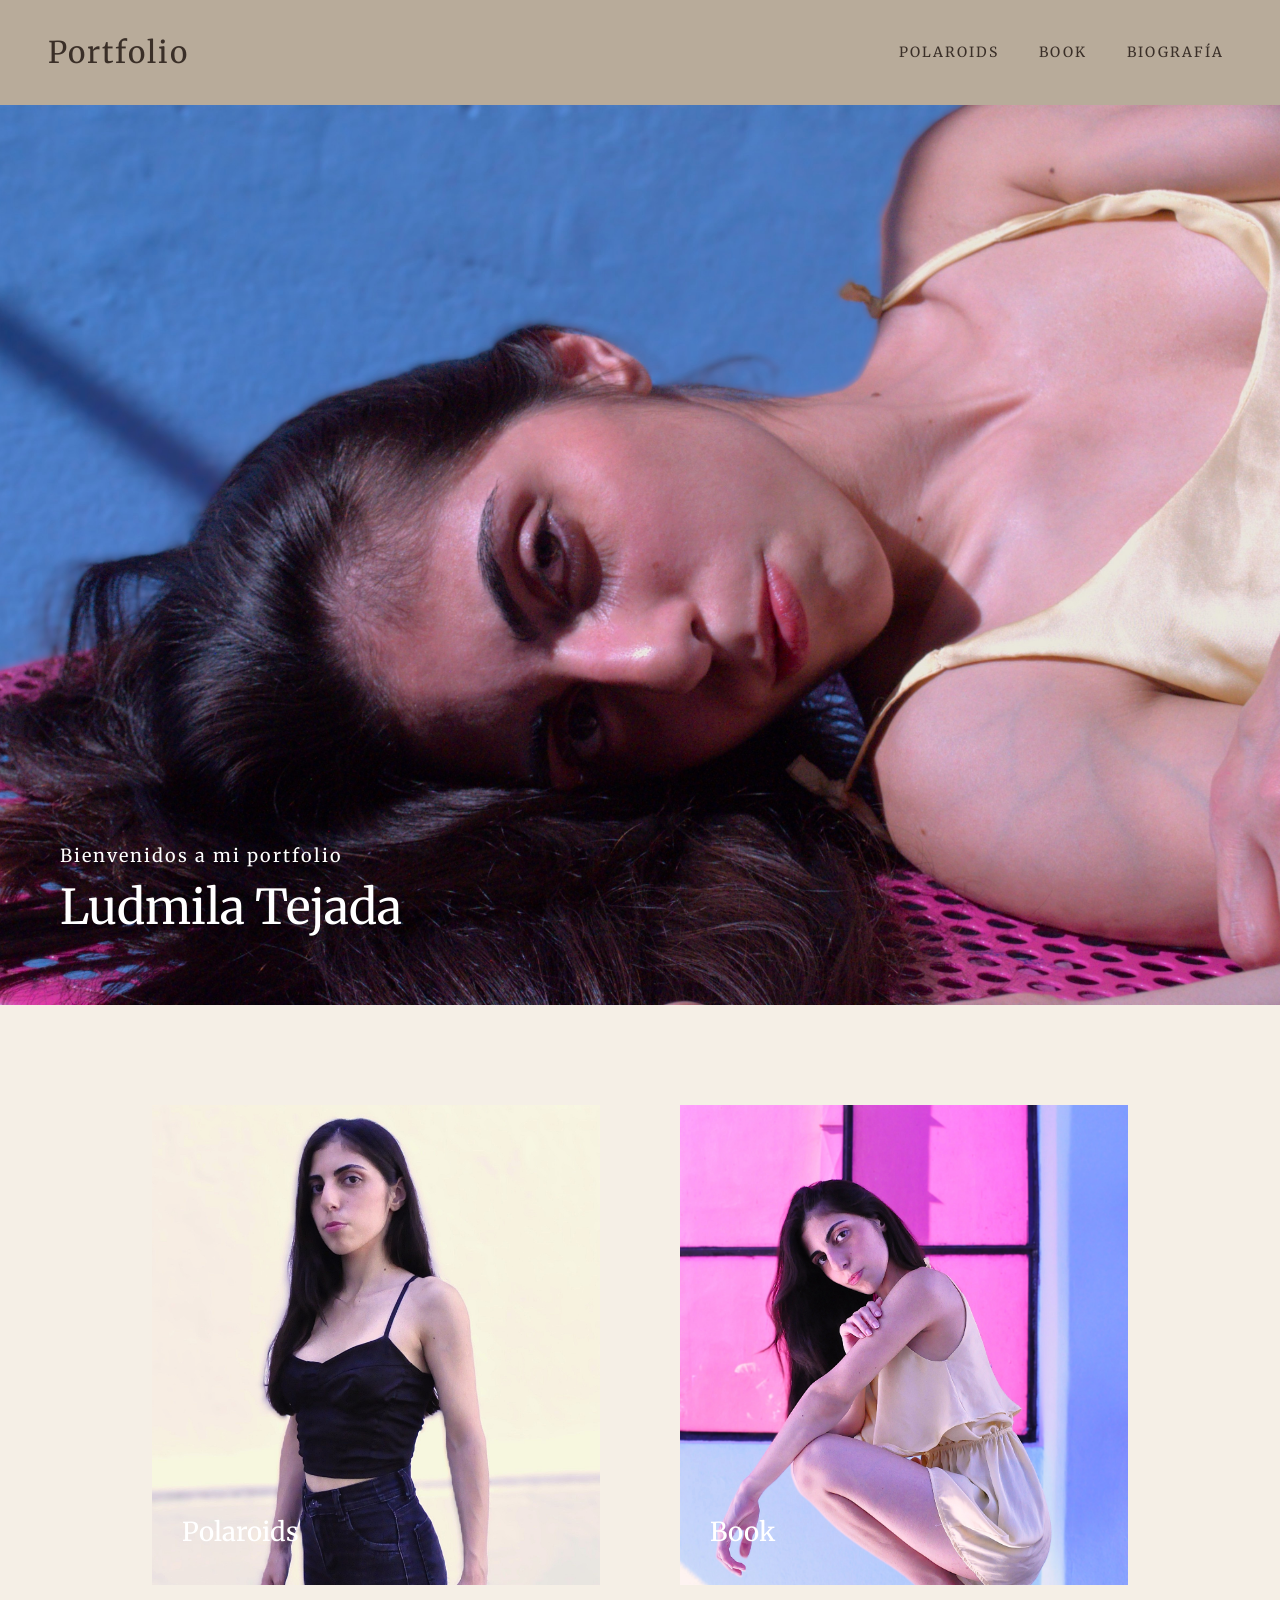
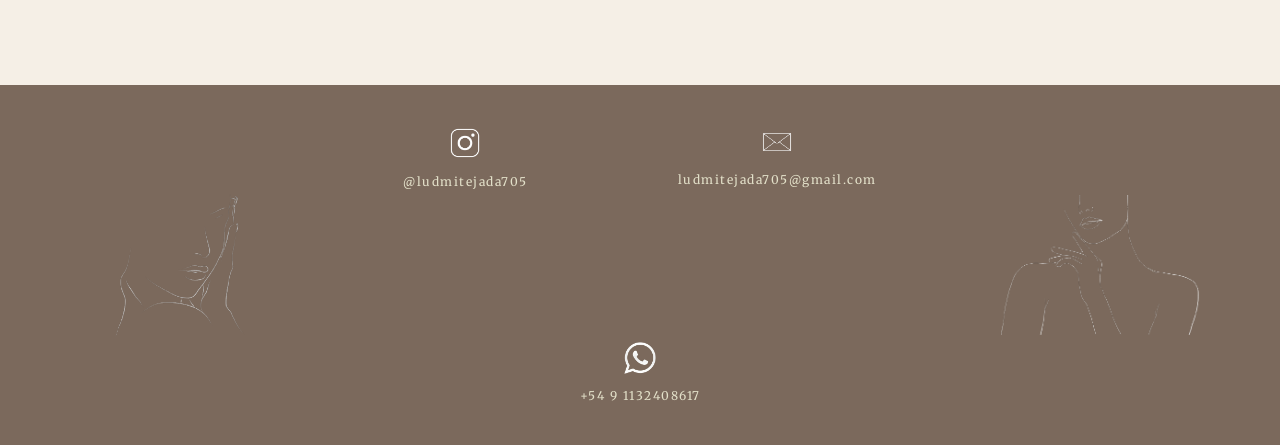
==== index.html @ 0f7684dd "Portfolio web final" ====
<!DOCTYPE html>
<html lang="es">
<head>
   <meta charset="UTF-8">
    <meta name="viewport" content="width=device-width, initial-scale=1.0">
    <title>Portfolio</title>

    <link rel="preconnect" href="https://fonts.googleapis.com">
<link rel="preconnect" href="https://fonts.gstatic.com" crossorigin>

<link href="https://fonts.googleapis.com/css2?family=Merriweather:wght@300;400;700&family=Playfair+Display:wght@400;500;600;700&display=swap" rel="stylesheet">

    <link href="https://cdn.jsdelivr.net/npm/bootstrap@5.3.3/dist/css/bootstrap.min.css" rel="stylesheet">

    <link rel="stylesheet" href="css/estilos.css">
</head>

<body>
    <nav class="navbar navbar-expand-lg navbar-light menu-portfolio">
    <div class="container-fluid px-5">

        <!-- logo-nombre -->
        <a class="navbar-brand" href="index.html">Portfolio</a>

        <!-- botón mobile -->
        <button class="navbar-toggler" type="button" data-bs-toggle="collapse" data-bs-target="#menuNav">
            <span class="navbar-toggler-icon"></span>
        </button>

        <!-- links -->
        <div class="collapse navbar-collapse justify-content-end" id="menuNav">
            <ul class="navbar-nav gap-4">
                <li class="nav-item">
                    <a class="nav-link" href="polaroids.html">Polaroids</a>
                </li>
                <li class="nav-item">
                    <a class="nav-link" href="book.html">Book</a>
                </li>
                <li class="nav-item">
                    <a class="nav-link" href="biografia.html">Biografía</a>
                </li>
            </ul>
        </div>

    </div>
</nav>


    <!-- imagen principal -->
    <section class="hero">
        <img src="img/home/portada.jpg" alt="Portada">

        <div class="hero-texto">
            <p>Bienvenidos a mi portfolio</p>
            <h2>Ludmila Tejada</h2>
        </div>
    </section>

    <!-- links a galerías -->
    <section class="home-galerias">

        <a href="polaroids.html" class="home-item">
            <img src="img/polaroids/polaroid-index.JPG" alt="Polaroids">
            <h3>Polaroids</h3>
        </a>

        <a href="book.html" class="home-item">
            <img src="img/book/book9.JPG" alt="Book">
            <h3>Book</h3>
        </a>

    </section>

    <footer class="footer">
<footer>

    <div class="footer-contenido">

        <!-- logo izquierdo -->
        <div class="footer-logo footer-logo-izq">
            <img src="img/logo-mini.png" alt="Logo Portfolio">
        </div>

        <!-- contacto -->
        <div class="footer-contacto">

            <div class="footer-item">
                <a href="https://instagram.com/ludmitejada705" target="_blank">
                    <img src="img/logo-instagram.png" alt="Instagram">
                </a>
                <p>@ludmitejada705</p>
            </div>

            <div class="footer-item">
                <a href="mailto:ludmitejada705@gmail.com">
                    <img src="img/logo-carta.png" alt="Email">
                </a>
                <p>ludmitejada705@gmail.com</p>
            </div>

            <div class="footer-item">
                <a href="https://wa.me/5491132408617" target="_blank">
                    <img src="img/logo-wsp.webp" alt="WhatsApp">
                </a>
                <p>+54 9 1132408617</p>
            </div>

        </div>

        <!-- logo derecho -->
        <div class="footer-logo footer-logo-der">
            <img src="img/logo-mini2.png" alt="Logo Portfolio">
        </div>

    </div>

</footer>


    <script src="https://cdn.jsdelivr.net/npm/bootstrap@5.3.3/dist/js/bootstrap.bundle.min.js"></script>


</body>
</html>
---- css/estilos.css ----
/*VERSIÓN DESKTOP*/

body {
    background-color: #F5EFE6;
    color: #3A2F28;
    margin: 0;
     font-family: 'Merriweather', serif;
    font-weight: 400;
}

h1 {
    font-size: 2.4rem;
    margin-bottom: 1.5rem;
}

/* NAV */
.menu-portfolio {
    background-color: #b8ab9a;
    padding: 25px 0;
}

.menu-portfolio .navbar-brand {
    font-size: 30px;
    letter-spacing: 2px;
    color: #3A2F28;
}

.menu-portfolio .nav-link {
    color: #3A2F28;
    font-size: 14px;
    letter-spacing: 2px;
    text-transform: uppercase;
}

.menu-portfolio .nav-link:hover {
    opacity: 0.6;
}

/* HERO INDEX TEXTOS E IMÁGENES */
.hero {
    position: relative;
    width: 100%;
    height: 100vh;
}

.hero img {
    width: 100%;
    height: 100%;
    object-fit: cover;
}

.hero-texto {
    position: absolute;
    bottom: 60px;
    left: 60px;
    color: white;
}

.hero-texto p {
    font-size: 18px;
    letter-spacing: 2px;
    margin-bottom: 10px;
}

.hero-texto h2 {
    font-size: 48px;
    font-weight: normal;
}

/* GALERÍAS INDEX */
.home-galerias {
    display: flex;
    justify-content: center;
    gap: 80px;
    padding: 100px 80px;
}

.home-item {
    width: 40%;
    height: 480px;
    position: relative;
    text-decoration: none;
    color: white;
    overflow: hidden;
    cursor: pointer;
}

.home-item img {
    width: 100%;
    height: 100%;
    object-fit: cover;
    transition: transform 0.5s ease, opacity 0.4s ease;
}

.home-item:hover img {
    transform: scale(1.06);
    opacity: 0.85;
}

.home-item h3 {
    position: absolute;
    bottom: 30px;
    left: 30px;
    font-size: 26px;
    transition: transform 0.4s ease, opacity 0.4s ease;
}

.home-item:hover h3 {
    transform: translateY(-6px);
}

/*  PRESENTACIÓN POLAROIDS Y BOOK */
.presentacion {
    display: flex;
    justify-content: center;
    align-items: center;
    gap: 80px;
    padding: 80px 30px 80px;
}

.foto-principal {
    width: 300px;
    height: 400px;
    object-fit: cover;
}

.descripcion {
    max-width: 400px;
}

.descripcion h2 {
    letter-spacing: 2px;
    margin-bottom: 10px;
}

.descripcion p {
    font-size: 14px;
    letter-spacing: 1px;
    margin-bottom: 20px;
}

.descripcion ul {
    list-style: none;
    padding: 0;
}

/* GALERÍAS (BOOK / POLAROIDS)*/
.seccion {
    margin-bottom: 120px;
}

.seccion img {
    cursor: pointer;
    transition: opacity 0.3s ease;
}

.seccion img:hover {
    opacity: 0.85;
}

/* MODAL / CARRUSEL*/
.carousel-item img {
    max-height: 90vh;
    object-fit: contain;
}

/* PIE DE PÁGINA*/
footer {
    background-color: #7b695c;
    padding: 20px 0;
}

.footer-logo {
    text-align: center;
}

.footer-logo img {
    width: 200px;
}

.footer-contacto {
    display: flex;
    justify-content: center;
    gap: 300px;
    flex-wrap: wrap;
}

.footer-item {
    text-align: center;
    color: beige;
}

.footer-item img {
    width: 34px;
    margin-bottom: 12px;
    transition: opacity 0.3s ease, transform 0.3s ease;
}

.footer-item img:hover {
    opacity: 0.7;
    transform: scale(1.1);
}

.footer-item p {
    font-size: 12px;
    letter-spacing: 1.5px;
    margin: 0;
    opacity: 0.85;
}

/* CONTENEDOR GENERAL FOOTER */
.footer-contenido {
    display: flex;
    align-items: center;
    justify-content: space-between;
    padding: 0 80px;
}

/* CONTACTO CENTRADO */
.footer-contacto {
    display: flex;
    justify-content: center;
    gap: 150px;
    flex-wrap: wrap;
}

/* MODAL GALERÍAS*/
.modal-custom {
    position: fixed;
    inset: 0;
    background: rgba(0,0,0,0.9);
    display: none;
    justify-content: center;
    align-items: center;
    z-index: 9999;
}

.modal-custom.activo {
    display: flex;
}

.modal-custom img {
    max-width: 90%;
    max-height: 90vh;
    object-fit: contain;
}

/* CERRAR */
.cerrar {
    position: absolute;
    top: 30px;
    right: 40px;
    font-size: 40px;
    color: white;
    cursor: pointer;
}

/* FLECHAS GALERÍAS POLAS Y BOOK */
.nav {
    position: absolute;
    top: 50%;
    font-size: 50px;
    background: none;
    border: none;
    color: white;
    cursor: pointer;
    user-select: none;
}

.prev {
    left: 40px;
}

.next {
    right: 40px;
}

.nav:hover,
.cerrar:hover {
    opacity: 0.7;
}

/*BIOGRAFÍA*/

.biografia {
    padding: 4rem 1rem;
}

.biografia-contenedor {
    max-width: 1100px;
    margin: 0 auto;
}

.biografia h1 {
    
    margin-bottom: 3rem;
    font-size: 50px;
}

.biografia-grid {
    display: flex;
    align-items: center;
    justify-content: center;
    gap: 3rem;
}

.biografia-imagen img {
    width: 380px;      
    max-width: 100%;
    border-radius: 8px;
    margin-top: 4rem;
}

.biografia-texto {
    max-width: 600px;
}

.biografia-texto p {
    line-height: 1.8;
    font-size: 1rem;
}
.biografia-info p {
    margin: 0.2rem 0;
    font-size: 0.9rem;
}




/*VERSIÓN MOBILE*/

@media (max-width: 568px){

body {
        overflow-x: hidden;
    }

    img {
        max-width: 100%;
        height: auto;
    }

    /*NAV*/

      .menu-portfolio .container-fluid {
        padding-left: 1rem;
        padding-right: 1rem;
    }

    .navbar-brand {
        font-size: 1.1rem;
        letter-spacing: 1px;
    }

    .navbar-nav {
        gap: 0.5rem;
        text-align: center;
    }

    .nav-link {
        padding: 0.5rem 0;
    }

    /*IMÁGENES INDEX Y TEXTO*/

    .hero {
        height: auto;
    }

    .hero img {
        height: 60vh;
        object-fit: cover;
    }

    .hero-texto {
        padding: 1.5rem;
        text-align: center;
    }

    .hero-texto h2 {
        font-size: 1.8rem;
    }

    .hero-texto p {
        font-size: 0.9rem;
    }

    /*PRESENTACIÓN POLAS Y BOOK*/

     .presentacion {
        flex-direction: column;
        text-align: center;
        padding: 2rem 1rem;
        gap: 1.5rem;
    }

    .foto-principal {
        width: 100%;
        max-width: 320px;
    }

    .descripcion {
        max-width: 100%;
    }

    .descripcion h2 {
        font-size: 1.6rem;
    }

    .descripcion p {
        font-size: 0.9rem;
    }

    .descripcion ul {
        padding-left: 0;
        list-style-position: inside;
        font-size: 0.85rem;
    }

    /*SECCIÓN DE GALERÍAS*/

     .seccion .col-md-4,
    .seccion .col-md-3 {
        flex: 0 0 50%;
        max-width: 50%;
    }

    .seccion img {
        border-radius: 6px;
    }

    
    .seccion .col-md-4,
    .seccion .col-md-3 {
        flex: 0 0 100%;
        max-width: 100%;
    }

    /*MODAL DE GALERÍAS*/
    
    .modal-custom {
        padding: 1rem;
    }

    .modal-custom img {
        max-width: 90%;
        max-height: 70vh;
    }

    .modal-custom .nav {
        font-size: 2rem;
        padding: 0.5rem;
    }

    .modal-custom .cerrar {
        font-size: 2rem;
        top: 15px;
        right: 20px;
    }

    /*GALERIA INDEX*/
    .home-galerias {
        flex-direction: column;
        gap: 1.5rem;
        padding: 2rem 1rem;
    }

    .home-item {
        width: 100%;
        height: auto;
    }

    .home-item img {
        width: 100%;
        height: auto;
        display: block;
    }

    .home-item h3 {
        font-size: 1.3rem;
        left: 20px;
        bottom: 20px;
    }

    /*PIE DE PÁGINA*/

       footer {
        padding: 2rem 1rem;
    }

    .footer-contenido {
        flex-direction: column;
        align-items: center;
        gap: 1.5rem;
        text-align: center;
    }

    .footer-logo img {
        max-width: 80px;
    }

    .footer-contacto {
        flex-direction: column;
        gap: 1rem;
    }

    .footer-item img {
        width: 28px;
    }

    .footer-item p {
        font-size: 0.8rem;
    }

    /*BIOGRAFÍA*/

    
    .biografia-grid {
        flex-direction: column;
        text-align: center;
    }

    .biografia-texto {
        max-width: 100%;
    }


}
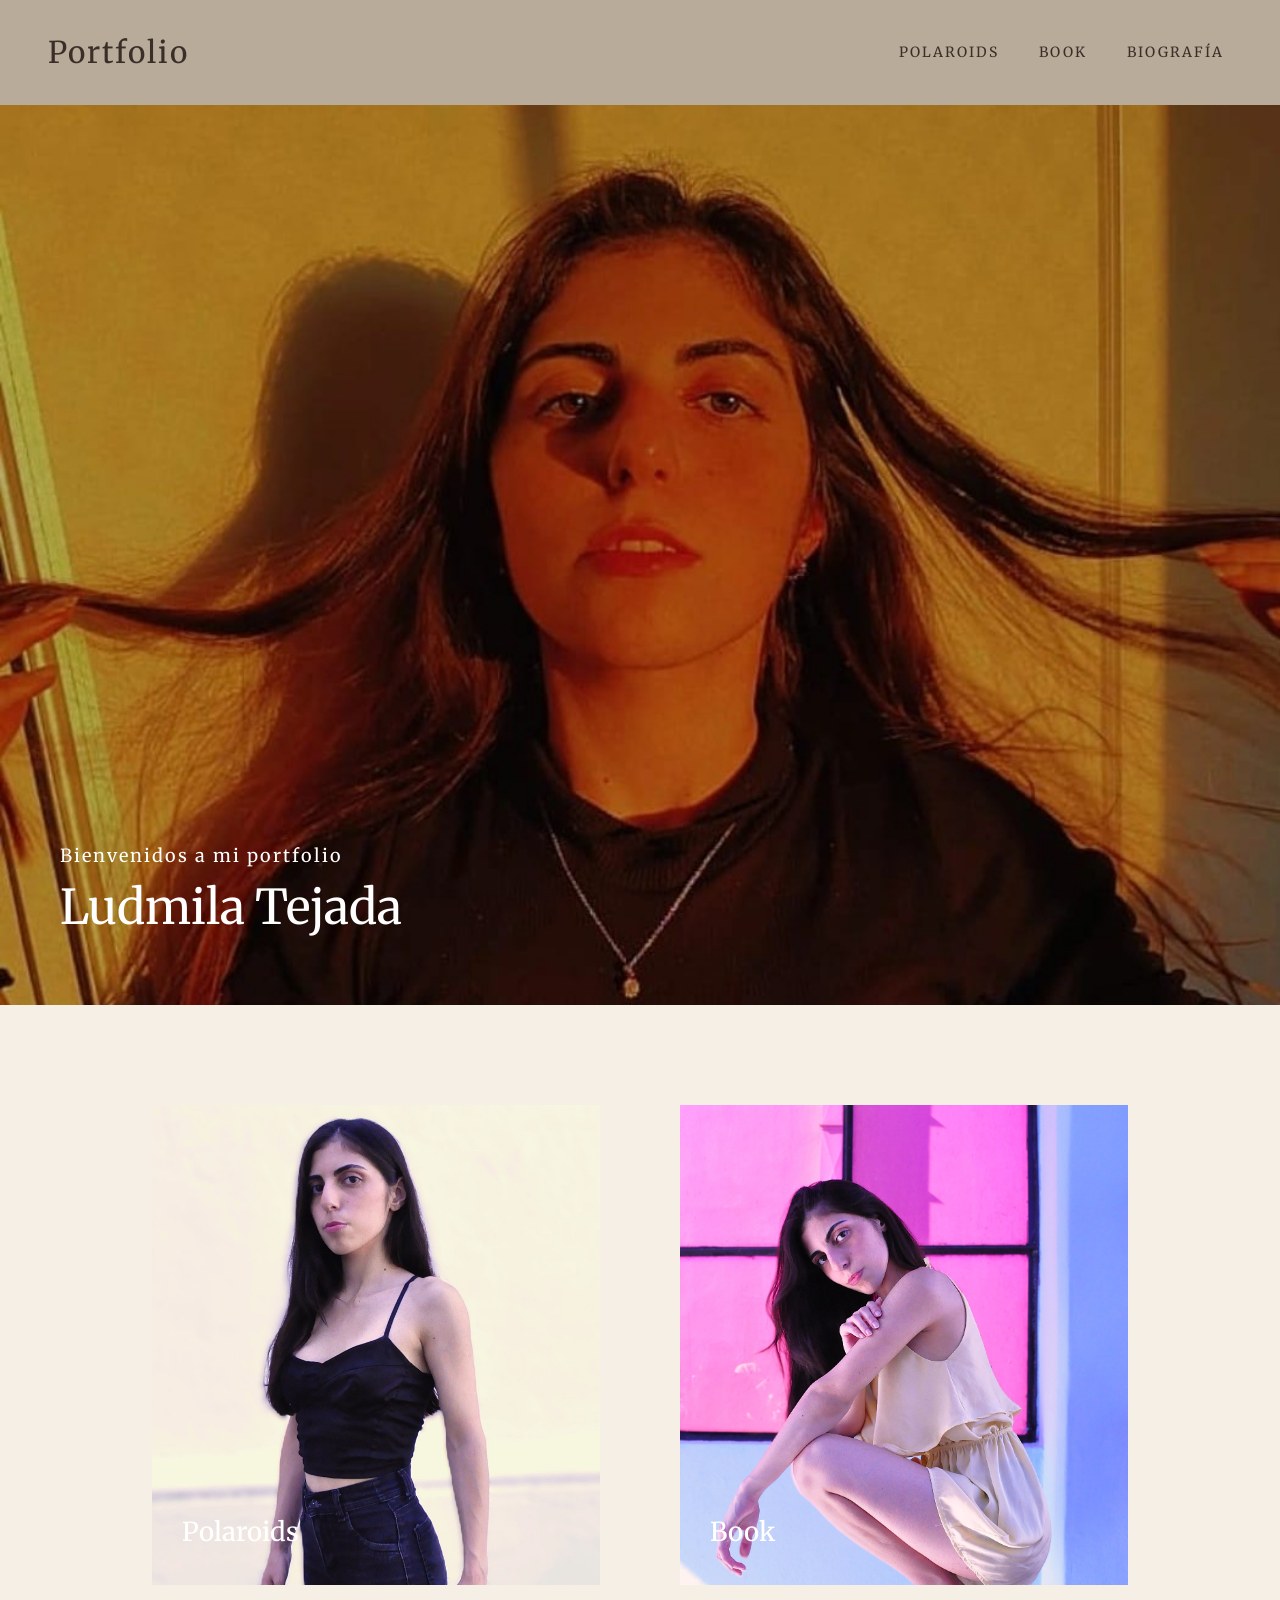
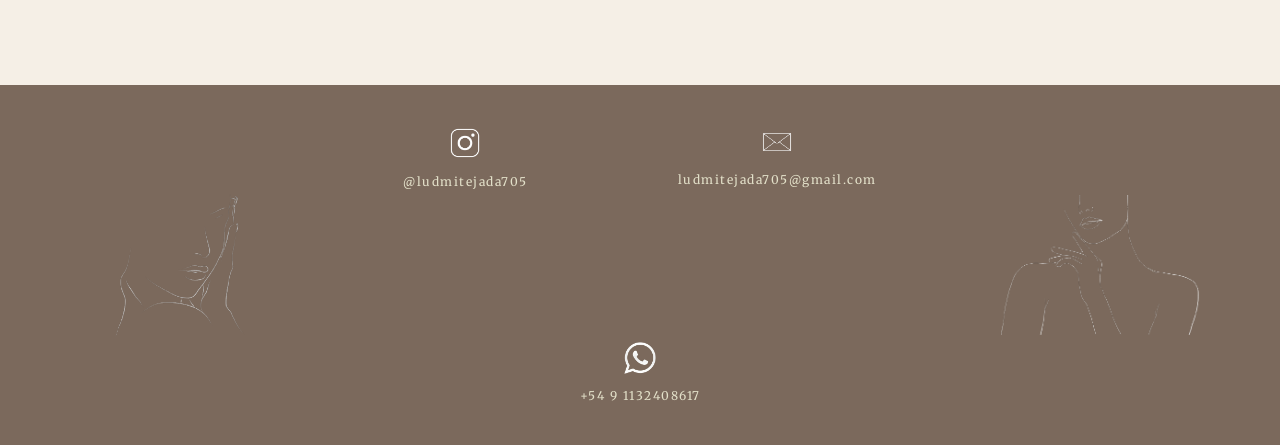
==== commit 77c0db85: "Update index.html" ====
--- a/index.html
+++ b/index.html
@@ -48,7 +48,7 @@
 
     <!-- imagen principal -->
     <section class="hero">
-        <img src="img/home/portada.jpg" alt="Portada">
+        <img src="img/home/bookc2.jpeg" alt="Portada">
 
         <div class="hero-texto">
             <p>Bienvenidos a mi portfolio</p>
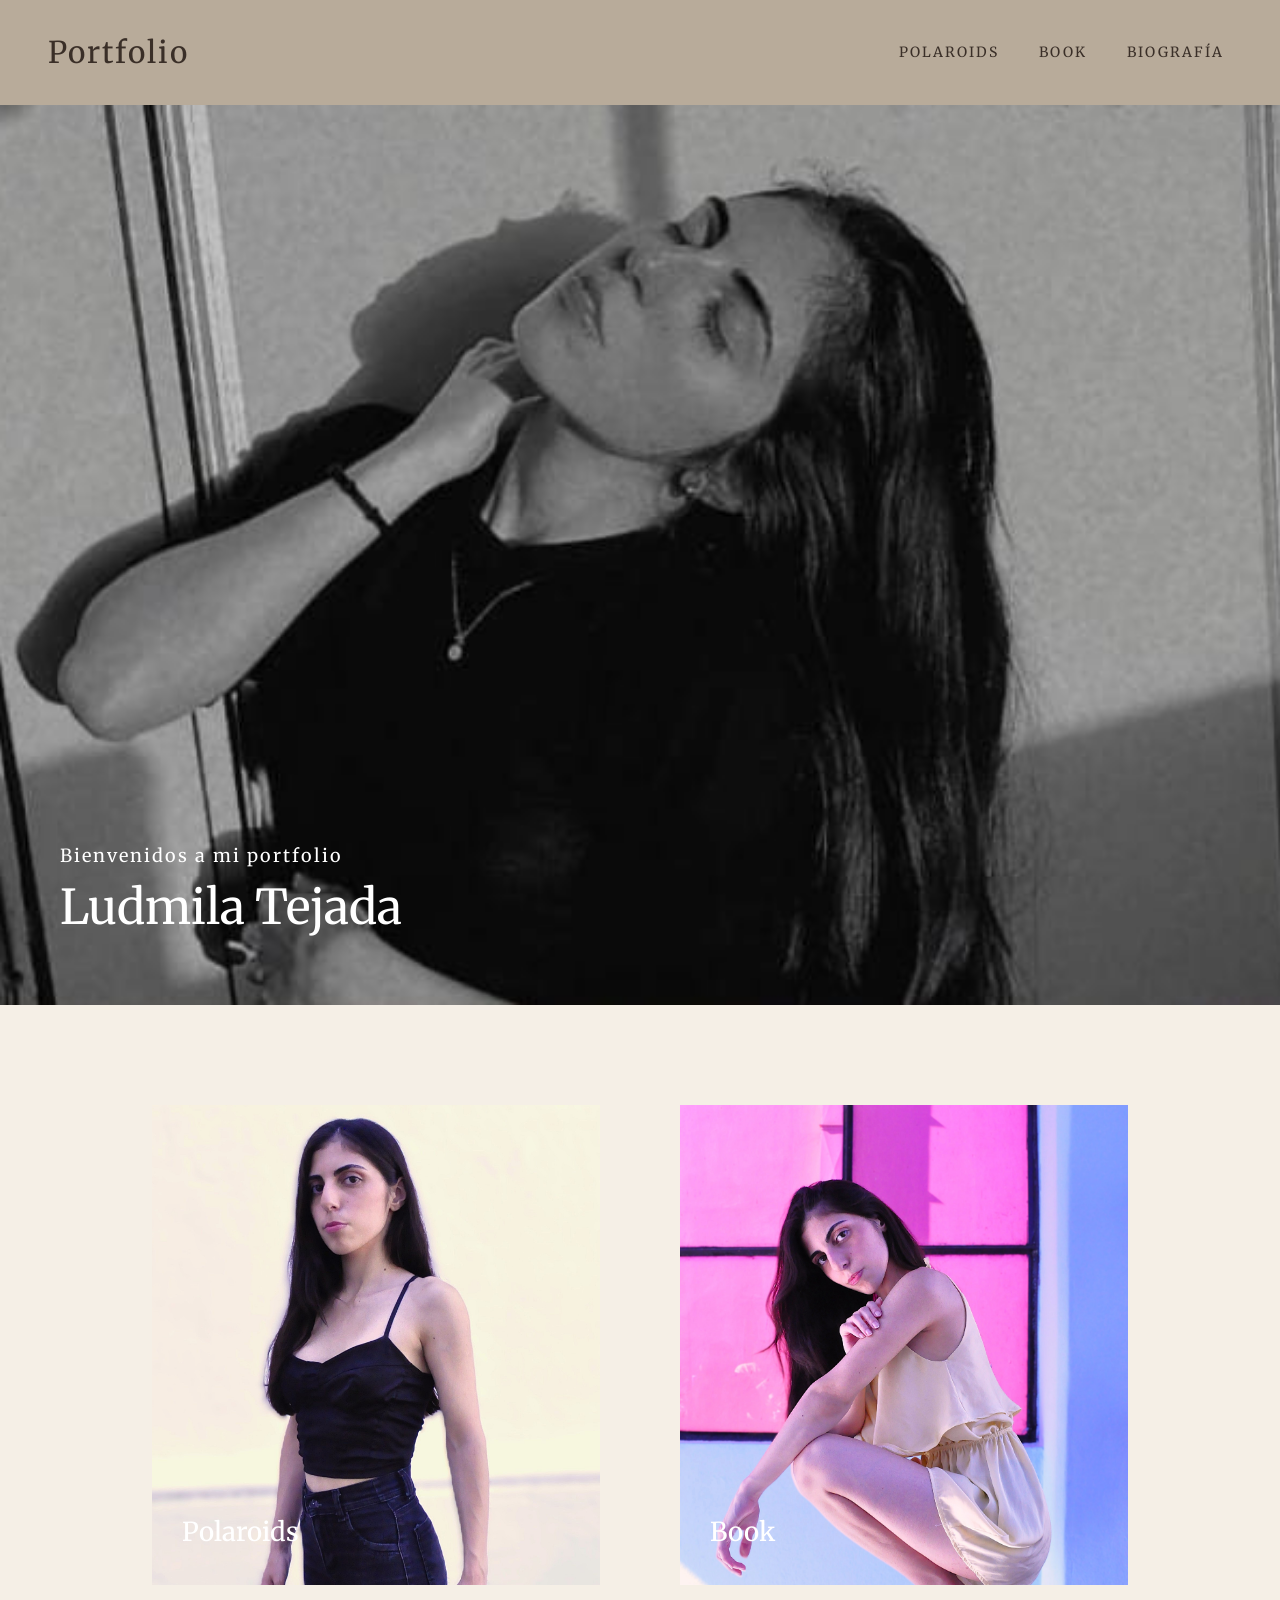
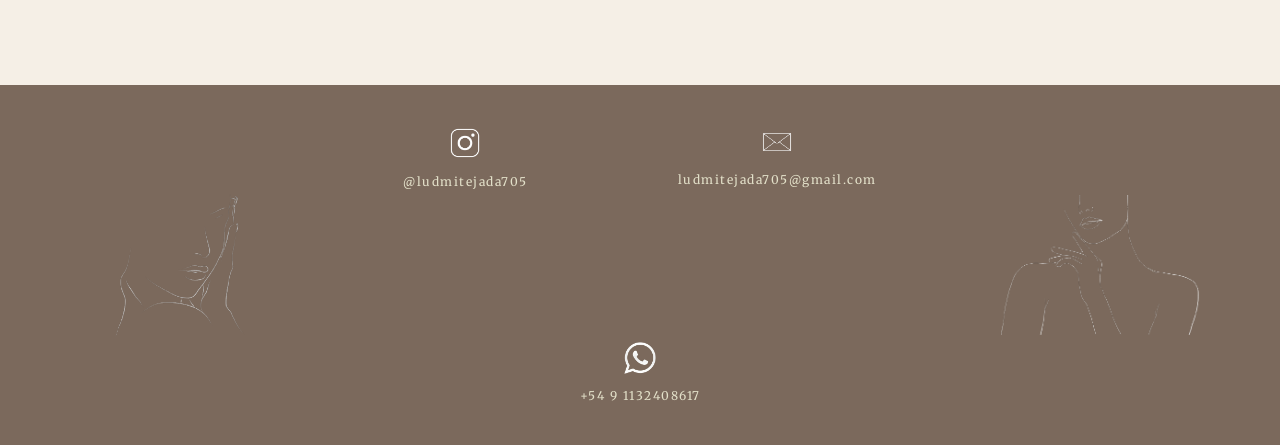
==== commit c5a6f131: "Update index.html" ====
--- a/index.html
+++ b/index.html
@@ -48,7 +48,7 @@
 
     <!-- imagen principal -->
     <section class="hero">
-        <img src="img/home/bookc2.jpeg" alt="Portada">
+        <img src="img/home/bookr1.jpeg" alt="Portada">
 
         <div class="hero-texto">
             <p>Bienvenidos a mi portfolio</p>
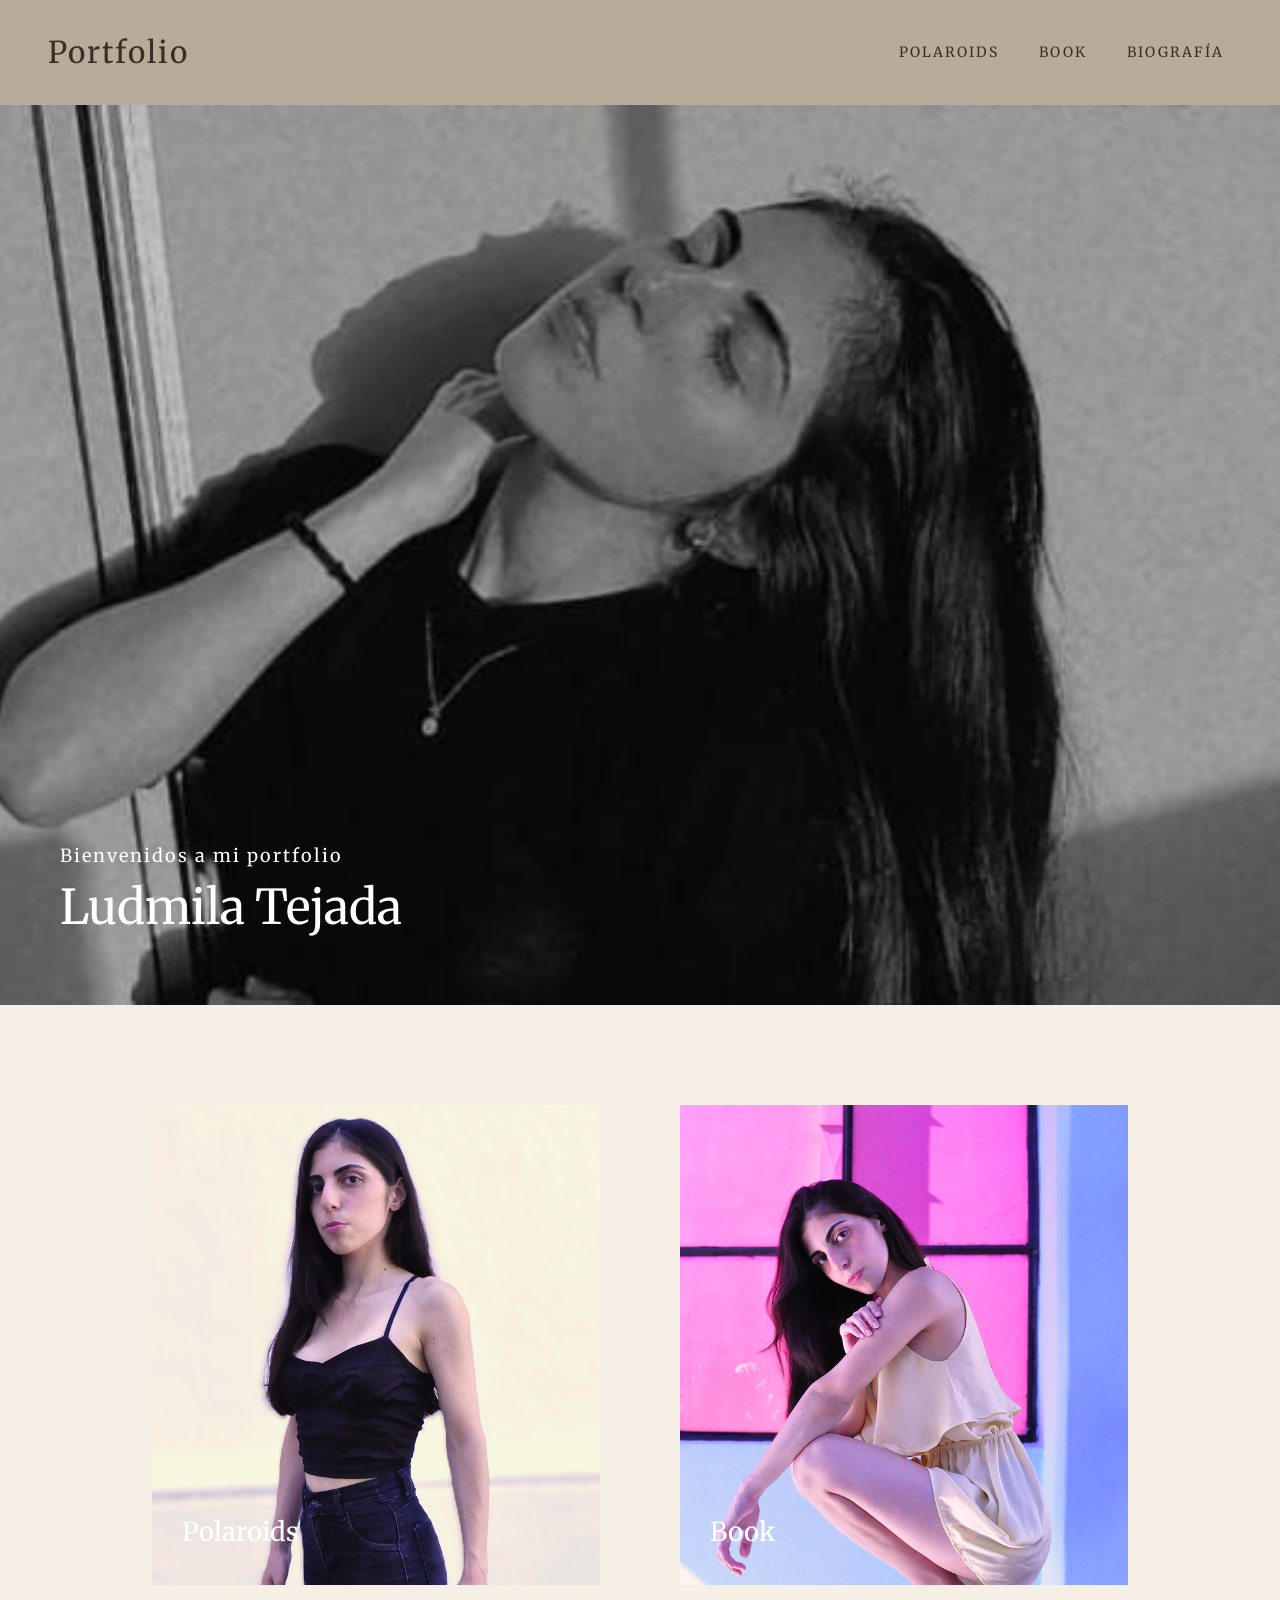
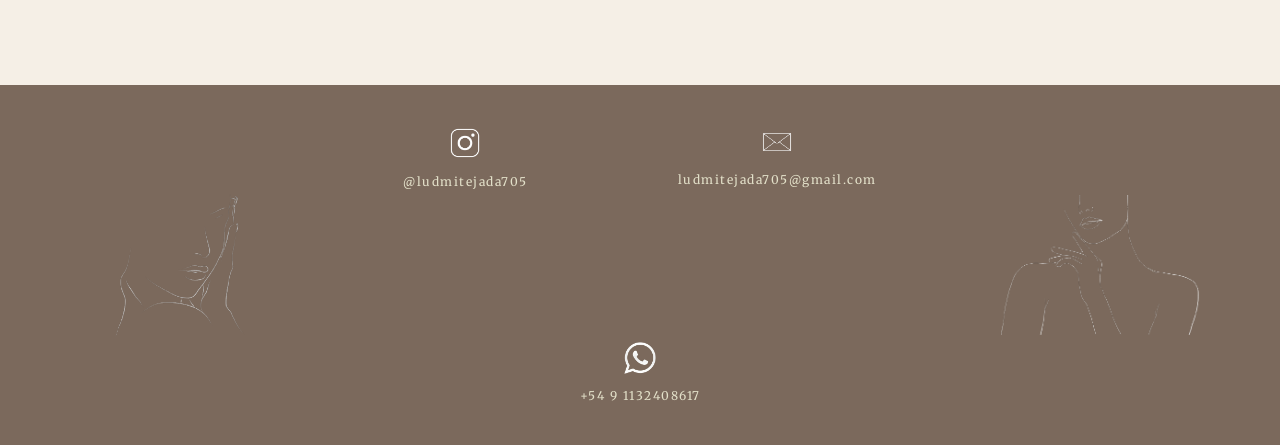
==== commit 8ebbbe5f: "Update index.html" ====
--- a/index.html
+++ b/index.html
@@ -48,7 +48,7 @@
 
     <!-- imagen principal -->
     <section class="hero">
-        <img src="img/home/bookr1.jpeg" alt="Portada">
+        <img src="img/home/booke1.jpeg" alt="Portada">
 
         <div class="hero-texto">
             <p>Bienvenidos a mi portfolio</p>
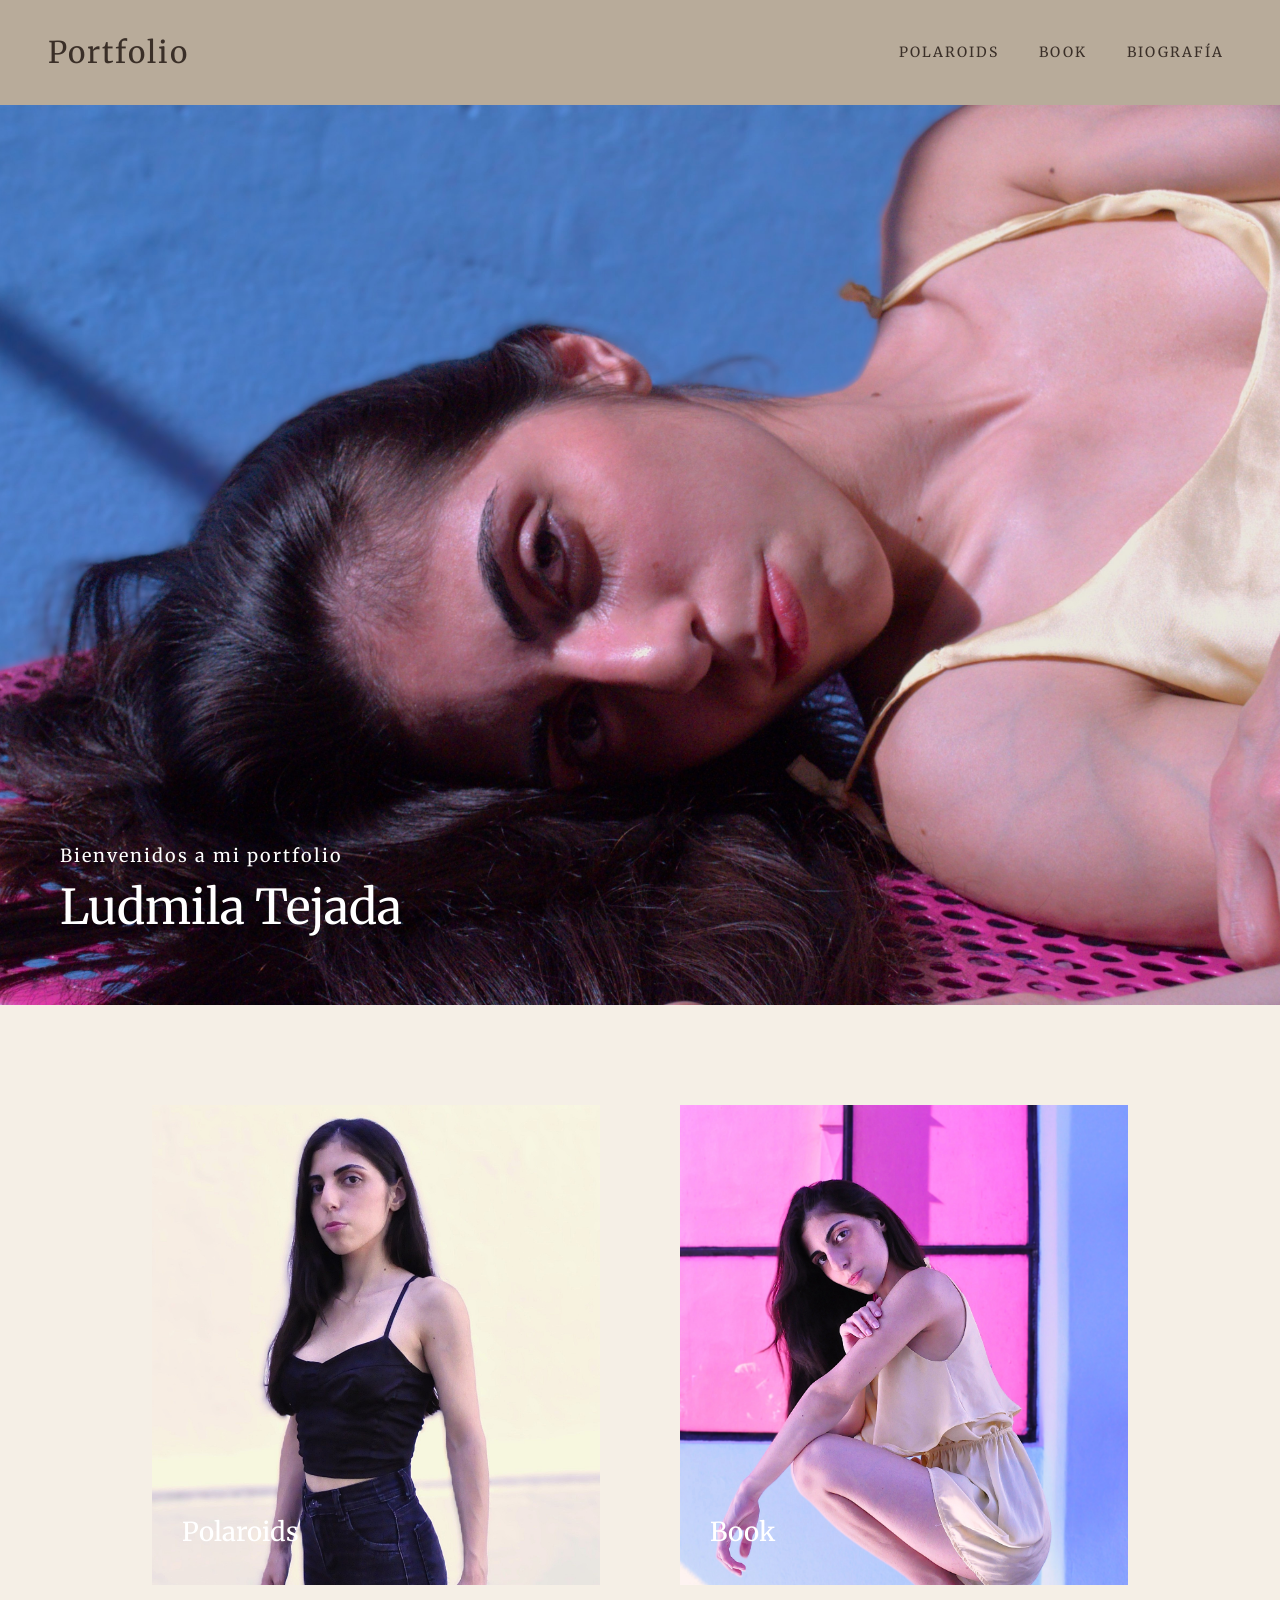
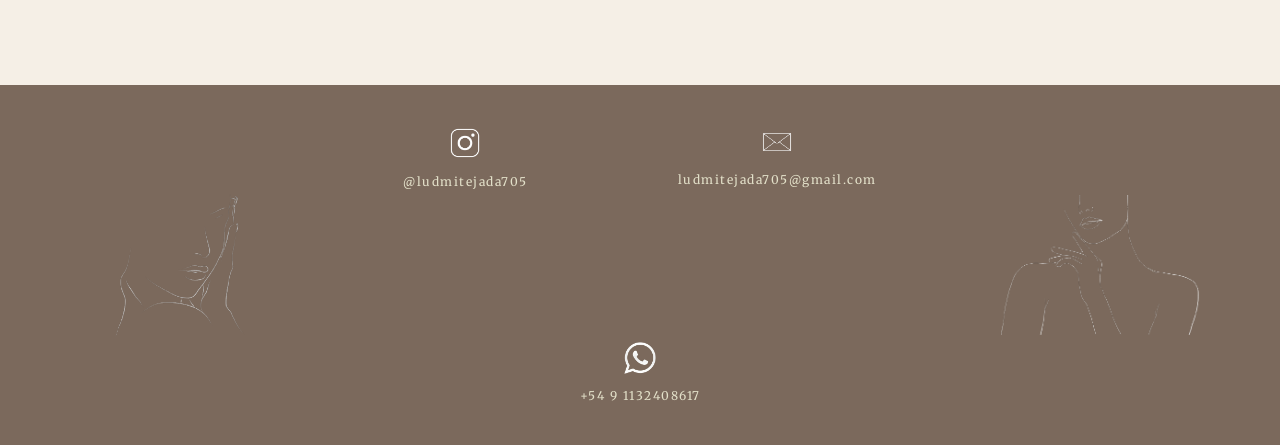
==== commit fb528fb3: "Update index.html" ====
--- a/index.html
+++ b/index.html
@@ -48,7 +48,7 @@
 
     <!-- imagen principal -->
     <section class="hero">
-        <img src="img/home/booke1.jpeg" alt="Portada">
+        <img src="img/home/portada.jpg" alt="Portada">
 
         <div class="hero-texto">
             <p>Bienvenidos a mi portfolio</p>
